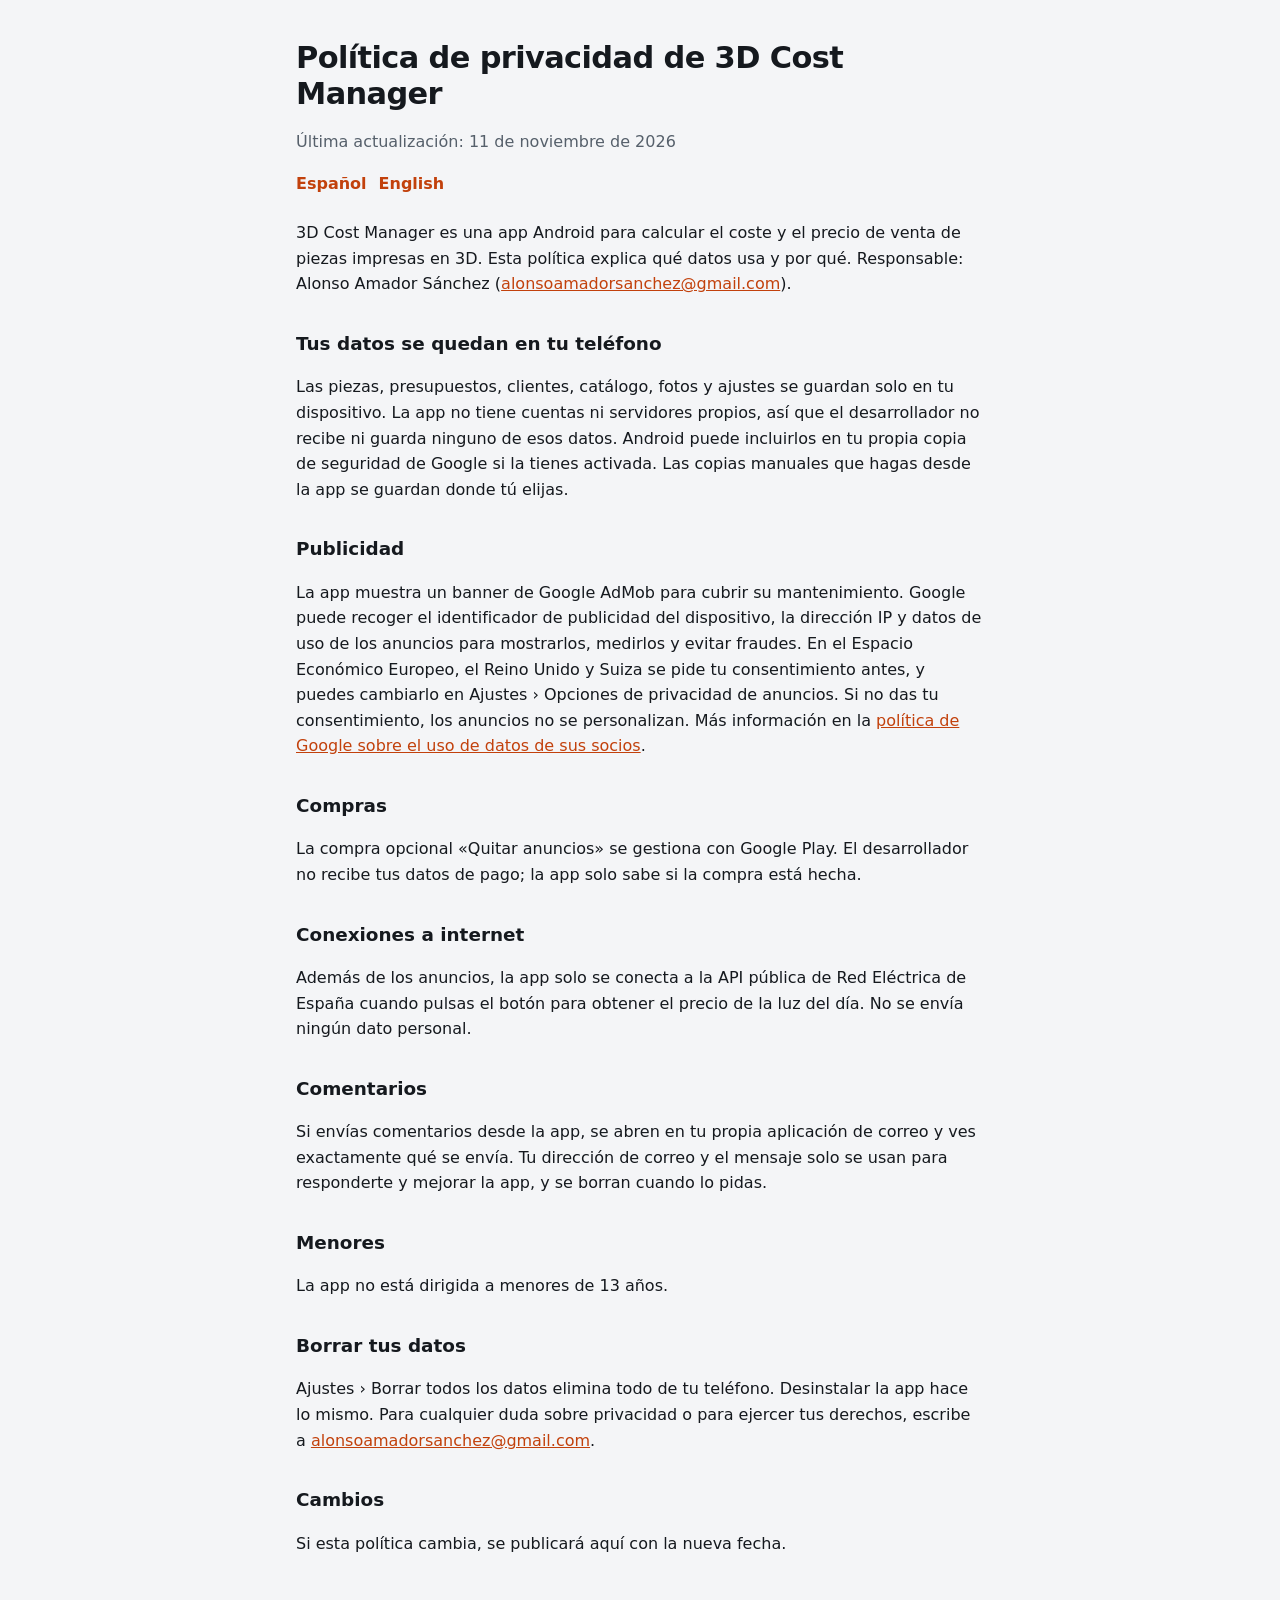
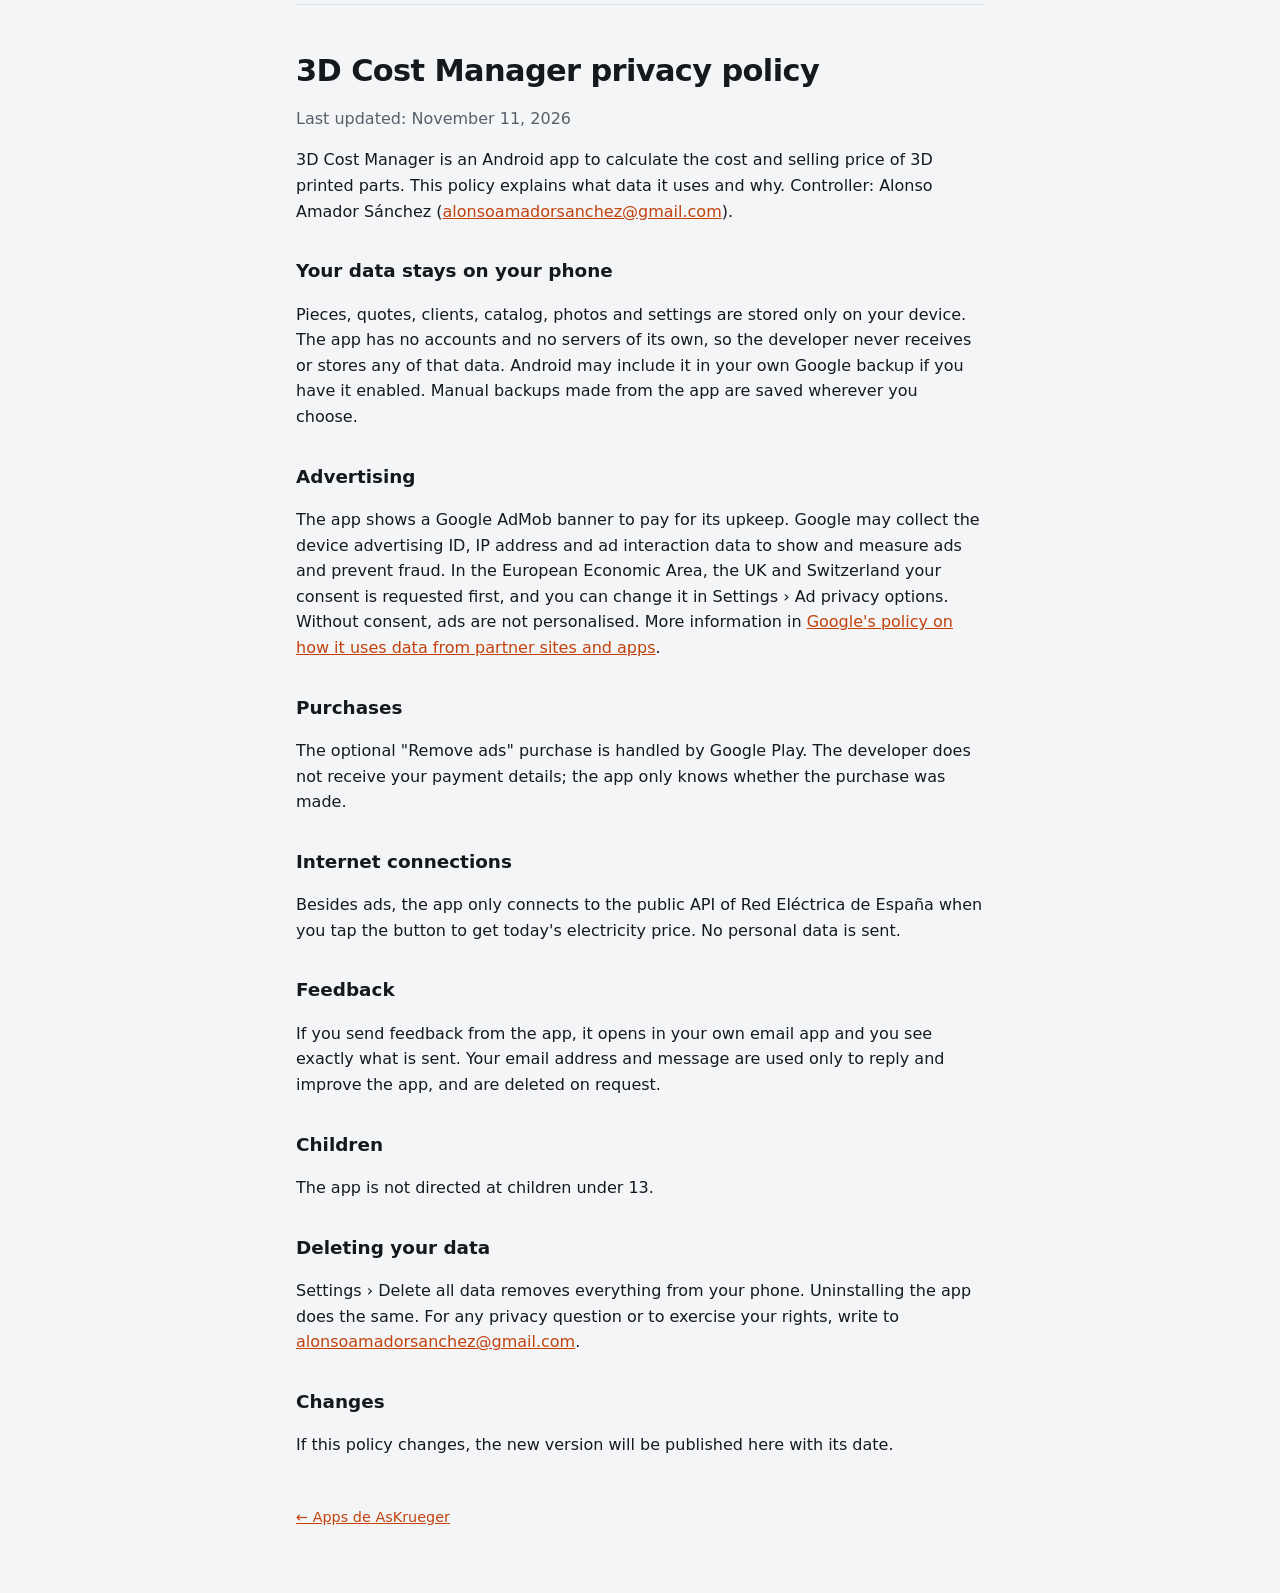
==== 3d-cost-manager/privacy.html @ da44e37a "Web de apps: política de privacidad de 3D Cost Manager y app-ads.txt" ====
<!doctype html>
<html lang="es">
<head>
  <meta charset="utf-8">
  <meta name="viewport" content="width=device-width, initial-scale=1">
  <title>Privacidad de 3D Cost Manager</title>
  <meta name="description" content="Política de privacidad de la app Android 3D Cost Manager.">
  <link rel="stylesheet" href="../style.css">
</head>
<body>
<main>
  <h1>Política de privacidad de 3D Cost Manager</h1>
  <p class="muted">Última actualización: 11 de noviembre de 2026</p>
  <nav class="lang"><a href="#es">Español</a><a href="#en">English</a></nav>

  <section id="es">
    <p>3D Cost Manager es una app Android para calcular el coste y el precio de venta de piezas impresas en 3D. Esta política explica qué datos usa y por qué. Responsable: Alonso Amador Sánchez (<a href="mailto:alonsoamadorsanchez@gmail.com">alonsoamadorsanchez@gmail.com</a>).</p>

    <h2>Tus datos se quedan en tu teléfono</h2>
    <p>Las piezas, presupuestos, clientes, catálogo, fotos y ajustes se guardan solo en tu dispositivo. La app no tiene cuentas ni servidores propios, así que el desarrollador no recibe ni guarda ninguno de esos datos. Android puede incluirlos en tu propia copia de seguridad de Google si la tienes activada. Las copias manuales que hagas desde la app se guardan donde tú elijas.</p>

    <h2>Publicidad</h2>
    <p>La app muestra un banner de Google AdMob para cubrir su mantenimiento. Google puede recoger el identificador de publicidad del dispositivo, la dirección IP y datos de uso de los anuncios para mostrarlos, medirlos y evitar fraudes. En el Espacio Económico Europeo, el Reino Unido y Suiza se pide tu consentimiento antes, y puedes cambiarlo en Ajustes › Opciones de privacidad de anuncios. Si no das tu consentimiento, los anuncios no se personalizan. Más información en la <a href="https://policies.google.com/technologies/partner-sites">política de Google sobre el uso de datos de sus socios</a>.</p>

    <h2>Compras</h2>
    <p>La compra opcional «Quitar anuncios» se gestiona con Google Play. El desarrollador no recibe tus datos de pago; la app solo sabe si la compra está hecha.</p>

    <h2>Conexiones a internet</h2>
    <p>Además de los anuncios, la app solo se conecta a la API pública de Red Eléctrica de España cuando pulsas el botón para obtener el precio de la luz del día. No se envía ningún dato personal.</p>

    <h2>Comentarios</h2>
    <p>Si envías comentarios desde la app, se abren en tu propia aplicación de correo y ves exactamente qué se envía. Tu dirección de correo y el mensaje solo se usan para responderte y mejorar la app, y se borran cuando lo pidas.</p>

    <h2>Menores</h2>
    <p>La app no está dirigida a menores de 13 años.</p>

    <h2>Borrar tus datos</h2>
    <p>Ajustes › Borrar todos los datos elimina todo de tu teléfono. Desinstalar la app hace lo mismo. Para cualquier duda sobre privacidad o para ejercer tus derechos, escribe a <a href="mailto:alonsoamadorsanchez@gmail.com">alonsoamadorsanchez@gmail.com</a>.</p>

    <h2>Cambios</h2>
    <p>Si esta política cambia, se publicará aquí con la nueva fecha.</p>
  </section>

  <hr>

  <section id="en" lang="en">
    <h1>3D Cost Manager privacy policy</h1>
    <p class="muted">Last updated: November 11, 2026</p>
    <p>3D Cost Manager is an Android app to calculate the cost and selling price of 3D printed parts. This policy explains what data it uses and why. Controller: Alonso Amador Sánchez (<a href="mailto:alonsoamadorsanchez@gmail.com">alonsoamadorsanchez@gmail.com</a>).</p>

    <h2>Your data stays on your phone</h2>
    <p>Pieces, quotes, clients, catalog, photos and settings are stored only on your device. The app has no accounts and no servers of its own, so the developer never receives or stores any of that data. Android may include it in your own Google backup if you have it enabled. Manual backups made from the app are saved wherever you choose.</p>

    <h2>Advertising</h2>
    <p>The app shows a Google AdMob banner to pay for its upkeep. Google may collect the device advertising ID, IP address and ad interaction data to show and measure ads and prevent fraud. In the European Economic Area, the UK and Switzerland your consent is requested first, and you can change it in Settings › Ad privacy options. Without consent, ads are not personalised. More information in <a href="https://policies.google.com/technologies/partner-sites">Google's policy on how it uses data from partner sites and apps</a>.</p>

    <h2>Purchases</h2>
    <p>The optional "Remove ads" purchase is handled by Google Play. The developer does not receive your payment details; the app only knows whether the purchase was made.</p>

    <h2>Internet connections</h2>
    <p>Besides ads, the app only connects to the public API of Red Eléctrica de España when you tap the button to get today's electricity price. No personal data is sent.</p>

    <h2>Feedback</h2>
    <p>If you send feedback from the app, it opens in your own email app and you see exactly what is sent. Your email address and message are used only to reply and improve the app, and are deleted on request.</p>

    <h2>Children</h2>
    <p>The app is not directed at children under 13.</p>

    <h2>Deleting your data</h2>
    <p>Settings › Delete all data removes everything from your phone. Uninstalling the app does the same. For any privacy question or to exercise your rights, write to <a href="mailto:alonsoamadorsanchez@gmail.com">alonsoamadorsanchez@gmail.com</a>.</p>

    <h2>Changes</h2>
    <p>If this policy changes, the new version will be published here with its date.</p>
  </section>

  <footer><a href="../">← Apps de AsKrueger</a></footer>
</main>
</body>
</html>
---- style.css ----
:root {
  --bg: #f4f5f7;
  --surface: #ffffff;
  --ink: #15191e;
  --muted: #56606b;
  --line: #dce0e5;
  --accent: #c2410c;
  color-scheme: light dark;
}
@media (prefers-color-scheme: dark) {
  :root {
    --bg: #111417;
    --surface: #1a1e22;
    --ink: #e3e6ea;
    --muted: #a7b0ba;
    --line: #343b42;
    --accent: #ff8a4c;
  }
}
* { box-sizing: border-box; }
body {
  margin: 0;
  background: var(--bg);
  color: var(--ink);
  font: 16px/1.6 system-ui, -apple-system, "Segoe UI", Roboto, sans-serif;
}
main { max-width: 720px; margin: 0 auto; padding: 40px 16px 64px; }
h1 { font-size: 1.9rem; line-height: 1.2; margin: 0 0 8px; letter-spacing: -0.02em; }
h2 { font-size: 1.15rem; margin: 32px 0 8px; }
p, li { color: var(--ink); }
.muted { color: var(--muted); }
a { color: var(--accent); }
.card {
  background: var(--surface);
  border: 1px solid var(--line);
  border-radius: 16px;
  padding: 20px;
  margin: 16px 0;
}
.lang { display: flex; gap: 12px; margin: 16px 0 24px; }
.lang a { font-weight: 600; text-decoration: none; }
hr { border: 0; border-top: 1px solid var(--line); margin: 48px 0; }
footer { color: var(--muted); font-size: 0.9rem; margin-top: 48px; }
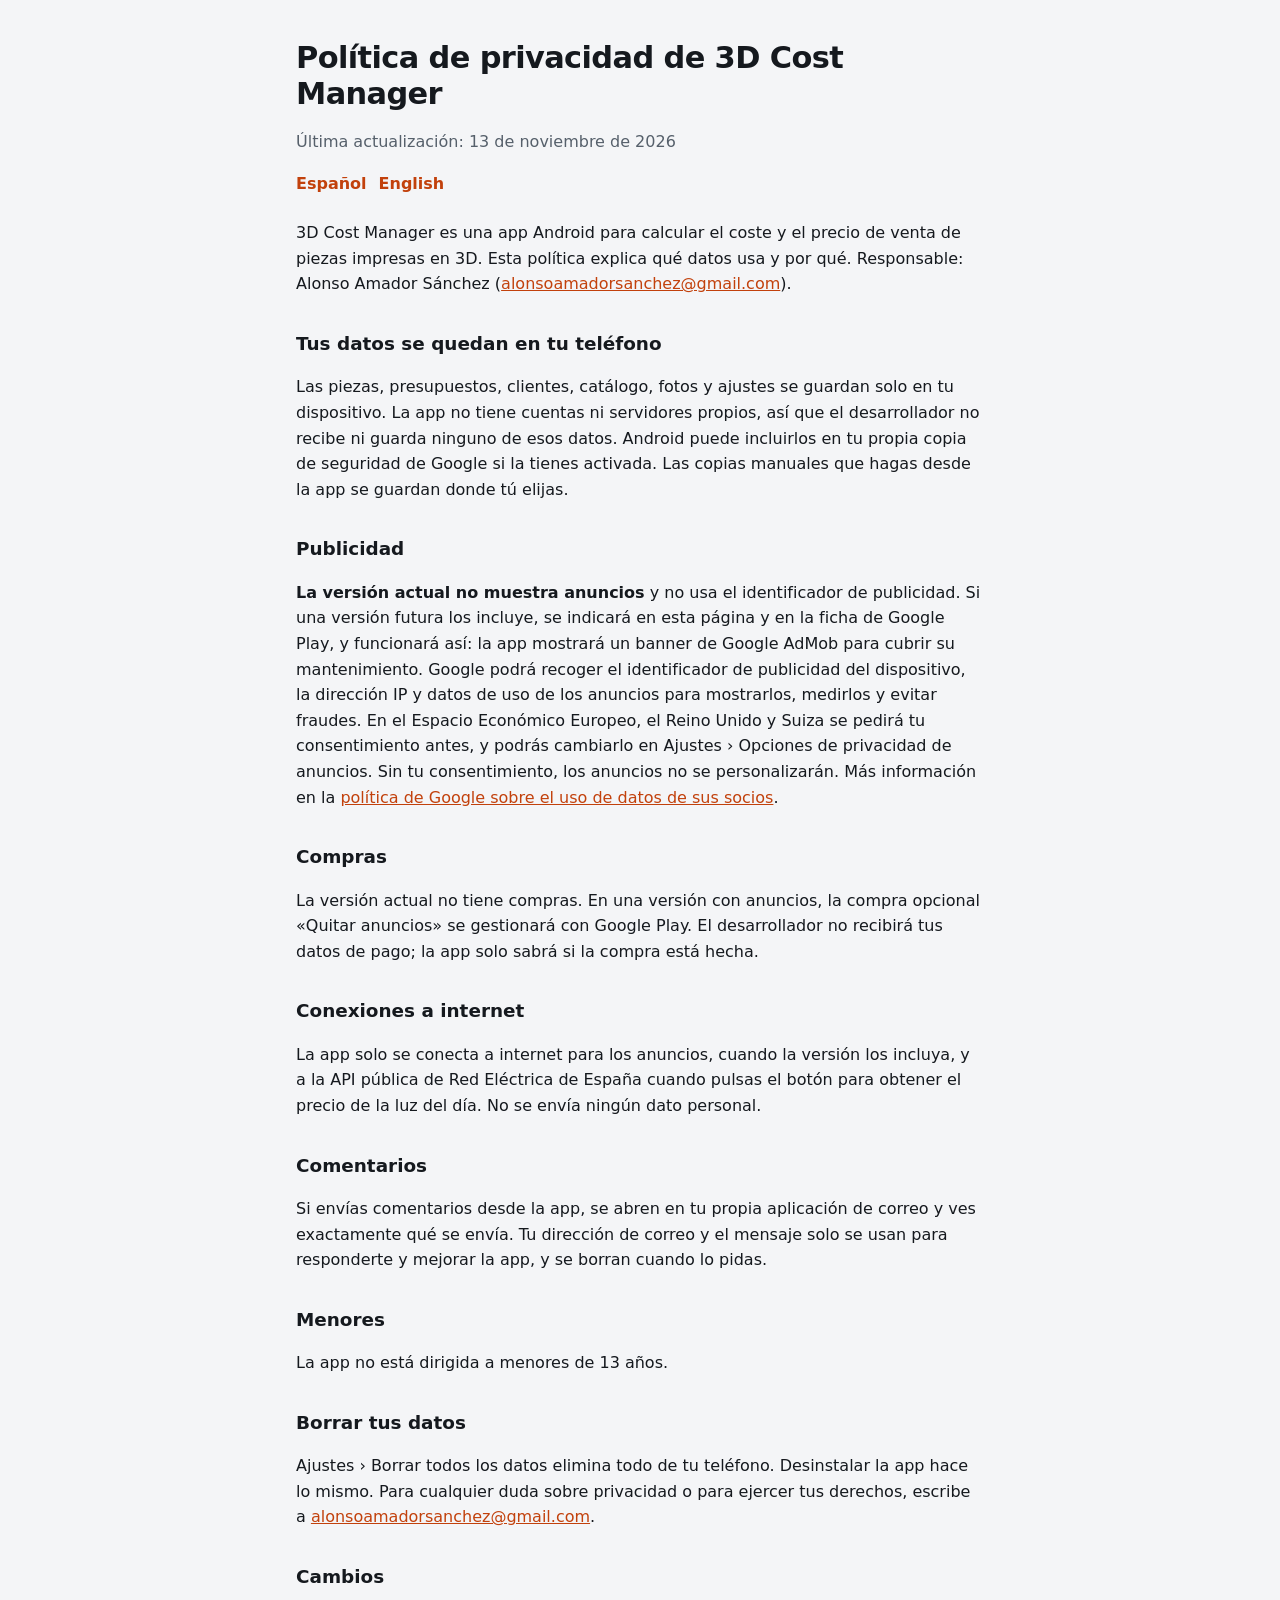
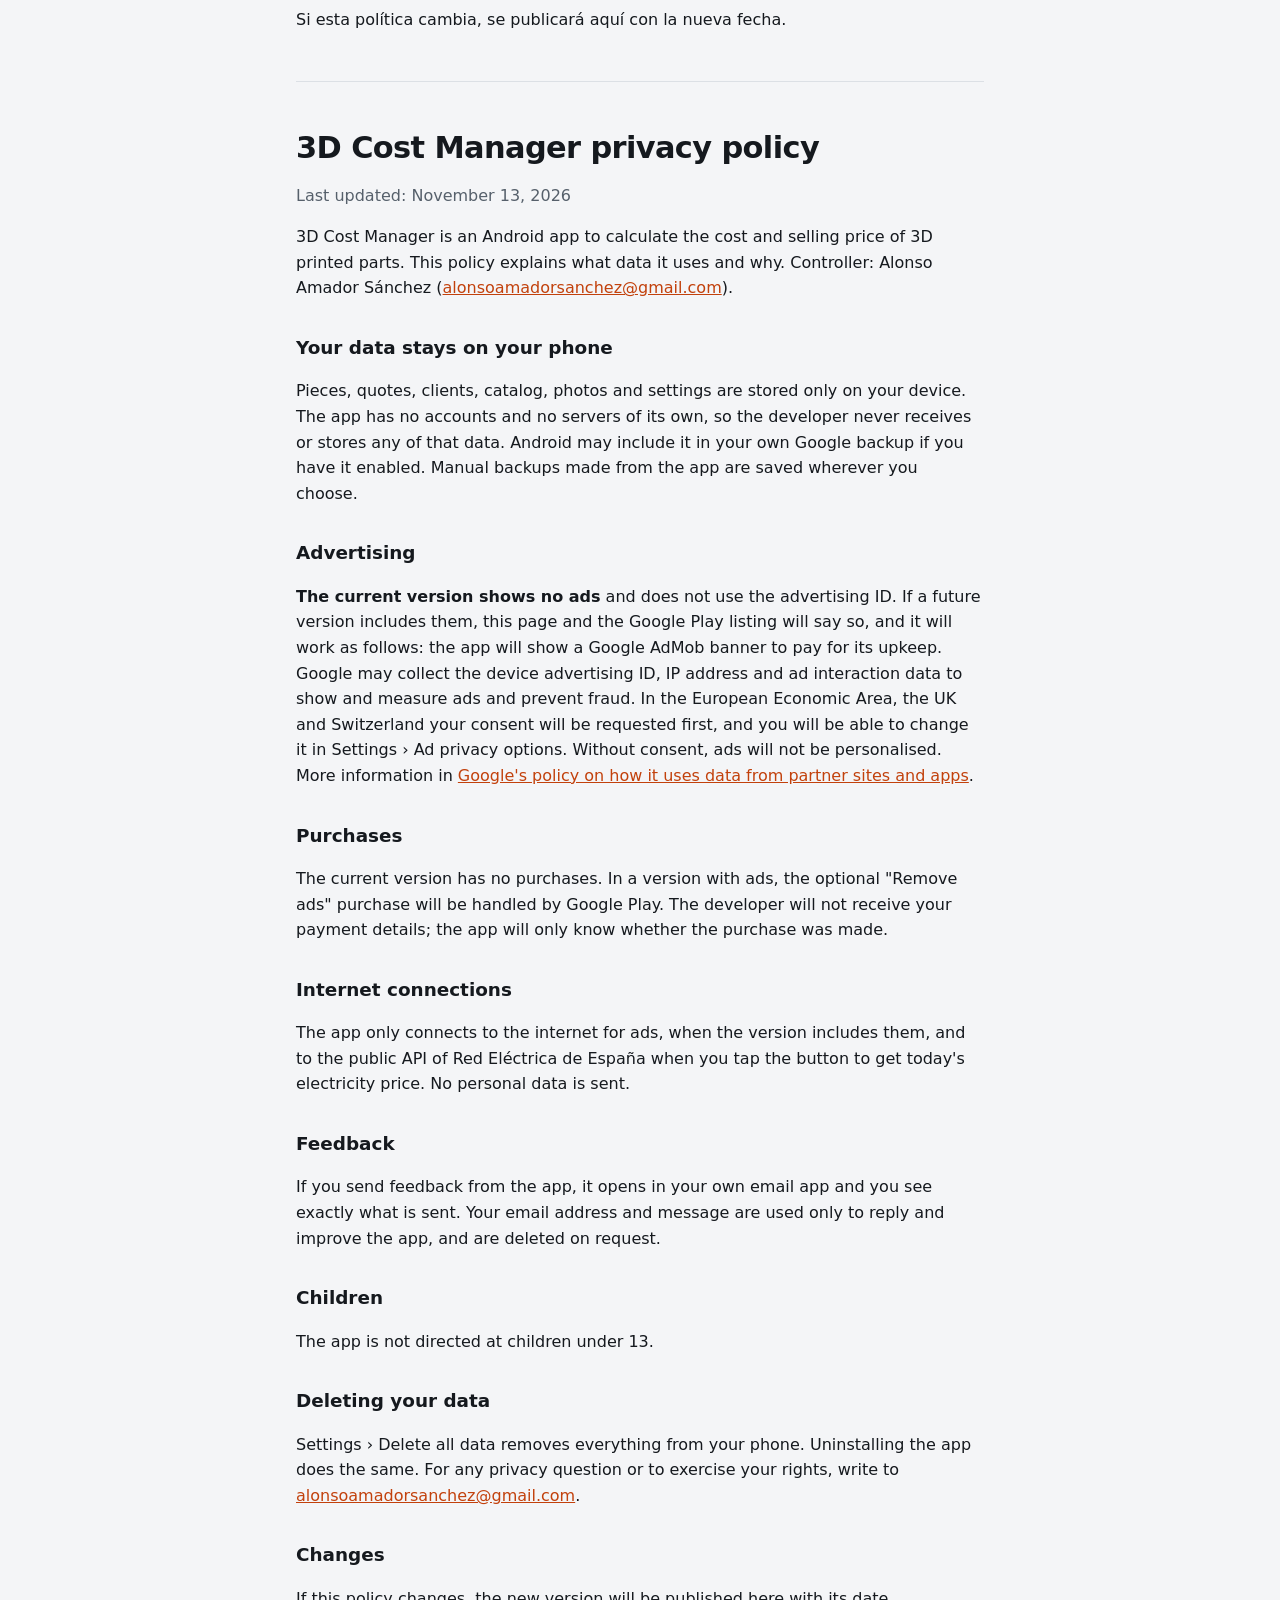
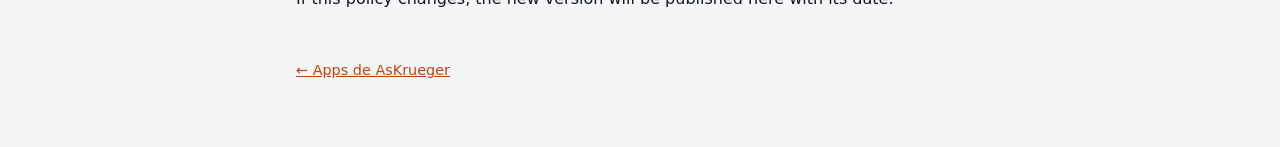
==== commit b81f8e4b: "Política de privacidad: versión actual sin anuncios ni compras" ====
--- a/3d-cost-manager/privacy.html
+++ b/3d-cost-manager/privacy.html
@@ -10,7 +10,7 @@
 <body>
 <main>
   <h1>Política de privacidad de 3D Cost Manager</h1>
-  <p class="muted">Última actualización: 11 de noviembre de 2026</p>
+  <p class="muted">Última actualización: 13 de noviembre de 2026</p>
   <nav class="lang"><a href="#es">Español</a><a href="#en">English</a></nav>
 
   <section id="es">
@@ -20,13 +20,13 @@
     <p>Las piezas, presupuestos, clientes, catálogo, fotos y ajustes se guardan solo en tu dispositivo. La app no tiene cuentas ni servidores propios, así que el desarrollador no recibe ni guarda ninguno de esos datos. Android puede incluirlos en tu propia copia de seguridad de Google si la tienes activada. Las copias manuales que hagas desde la app se guardan donde tú elijas.</p>
 
     <h2>Publicidad</h2>
-    <p>La app muestra un banner de Google AdMob para cubrir su mantenimiento. Google puede recoger el identificador de publicidad del dispositivo, la dirección IP y datos de uso de los anuncios para mostrarlos, medirlos y evitar fraudes. En el Espacio Económico Europeo, el Reino Unido y Suiza se pide tu consentimiento antes, y puedes cambiarlo en Ajustes › Opciones de privacidad de anuncios. Si no das tu consentimiento, los anuncios no se personalizan. Más información en la <a href="https://policies.google.com/technologies/partner-sites">política de Google sobre el uso de datos de sus socios</a>.</p>
+    <p><strong>La versión actual no muestra anuncios</strong> y no usa el identificador de publicidad. Si una versión futura los incluye, se indicará en esta página y en la ficha de Google Play, y funcionará así: la app mostrará un banner de Google AdMob para cubrir su mantenimiento. Google podrá recoger el identificador de publicidad del dispositivo, la dirección IP y datos de uso de los anuncios para mostrarlos, medirlos y evitar fraudes. En el Espacio Económico Europeo, el Reino Unido y Suiza se pedirá tu consentimiento antes, y podrás cambiarlo en Ajustes › Opciones de privacidad de anuncios. Sin tu consentimiento, los anuncios no se personalizarán. Más información en la <a href="https://policies.google.com/technologies/partner-sites">política de Google sobre el uso de datos de sus socios</a>.</p>
 
     <h2>Compras</h2>
-    <p>La compra opcional «Quitar anuncios» se gestiona con Google Play. El desarrollador no recibe tus datos de pago; la app solo sabe si la compra está hecha.</p>
+    <p>La versión actual no tiene compras. En una versión con anuncios, la compra opcional «Quitar anuncios» se gestionará con Google Play. El desarrollador no recibirá tus datos de pago; la app solo sabrá si la compra está hecha.</p>
 
     <h2>Conexiones a internet</h2>
-    <p>Además de los anuncios, la app solo se conecta a la API pública de Red Eléctrica de España cuando pulsas el botón para obtener el precio de la luz del día. No se envía ningún dato personal.</p>
+    <p>La app solo se conecta a internet para los anuncios, cuando la versión los incluya, y a la API pública de Red Eléctrica de España cuando pulsas el botón para obtener el precio de la luz del día. No se envía ningún dato personal.</p>
 
     <h2>Comentarios</h2>
     <p>Si envías comentarios desde la app, se abren en tu propia aplicación de correo y ves exactamente qué se envía. Tu dirección de correo y el mensaje solo se usan para responderte y mejorar la app, y se borran cuando lo pidas.</p>
@@ -45,20 +45,20 @@
 
   <section id="en" lang="en">
     <h1>3D Cost Manager privacy policy</h1>
-    <p class="muted">Last updated: November 11, 2026</p>
+    <p class="muted">Last updated: November 13, 2026</p>
     <p>3D Cost Manager is an Android app to calculate the cost and selling price of 3D printed parts. This policy explains what data it uses and why. Controller: Alonso Amador Sánchez (<a href="mailto:alonsoamadorsanchez@gmail.com">alonsoamadorsanchez@gmail.com</a>).</p>
 
     <h2>Your data stays on your phone</h2>
     <p>Pieces, quotes, clients, catalog, photos and settings are stored only on your device. The app has no accounts and no servers of its own, so the developer never receives or stores any of that data. Android may include it in your own Google backup if you have it enabled. Manual backups made from the app are saved wherever you choose.</p>
 
     <h2>Advertising</h2>
-    <p>The app shows a Google AdMob banner to pay for its upkeep. Google may collect the device advertising ID, IP address and ad interaction data to show and measure ads and prevent fraud. In the European Economic Area, the UK and Switzerland your consent is requested first, and you can change it in Settings › Ad privacy options. Without consent, ads are not personalised. More information in <a href="https://policies.google.com/technologies/partner-sites">Google's policy on how it uses data from partner sites and apps</a>.</p>
+    <p><strong>The current version shows no ads</strong> and does not use the advertising ID. If a future version includes them, this page and the Google Play listing will say so, and it will work as follows: the app will show a Google AdMob banner to pay for its upkeep. Google may collect the device advertising ID, IP address and ad interaction data to show and measure ads and prevent fraud. In the European Economic Area, the UK and Switzerland your consent will be requested first, and you will be able to change it in Settings › Ad privacy options. Without consent, ads will not be personalised. More information in <a href="https://policies.google.com/technologies/partner-sites">Google's policy on how it uses data from partner sites and apps</a>.</p>
 
     <h2>Purchases</h2>
-    <p>The optional "Remove ads" purchase is handled by Google Play. The developer does not receive your payment details; the app only knows whether the purchase was made.</p>
+    <p>The current version has no purchases. In a version with ads, the optional "Remove ads" purchase will be handled by Google Play. The developer will not receive your payment details; the app will only know whether the purchase was made.</p>
 
     <h2>Internet connections</h2>
-    <p>Besides ads, the app only connects to the public API of Red Eléctrica de España when you tap the button to get today's electricity price. No personal data is sent.</p>
+    <p>The app only connects to the internet for ads, when the version includes them, and to the public API of Red Eléctrica de España when you tap the button to get today's electricity price. No personal data is sent.</p>
 
     <h2>Feedback</h2>
     <p>If you send feedback from the app, it opens in your own email app and you see exactly what is sent. Your email address and message are used only to reply and improve the app, and are deleted on request.</p>
